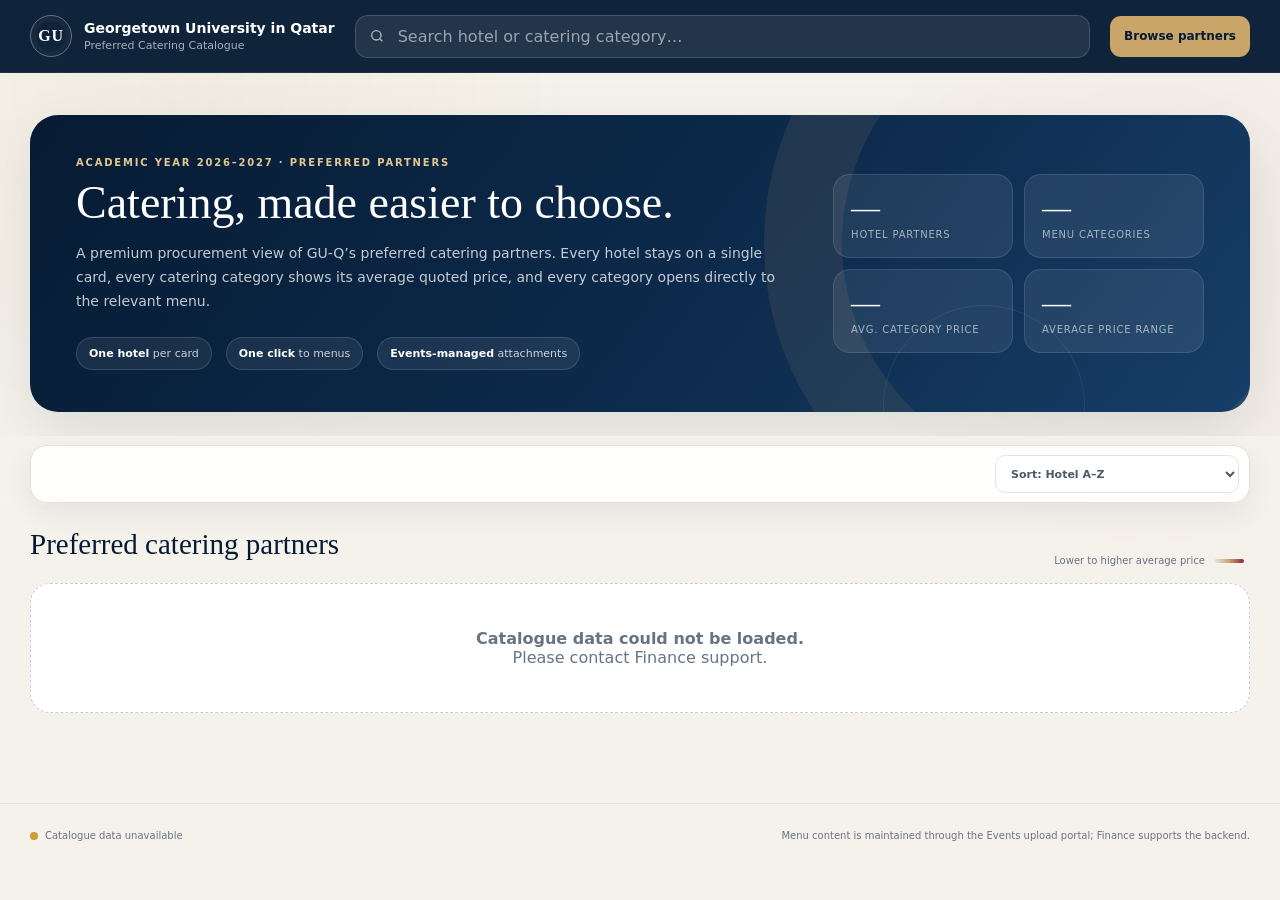
==== index.html @ 1f2036c3 "Add files via upload" ====
<!doctype html>
<html lang="en">
<head>
  <meta charset="utf-8">
  <meta name="viewport" content="width=device-width,initial-scale=1">
  <meta name="theme-color" content="#061b33">
  <title>GU-Q Catering Catalogue · Signature</title>
  <link rel="stylesheet" href="styles.css">
</head>
<body>
<header class="topbar">
  <div class="shell topbar-inner">
    <div class="identity"><div class="seal">GU</div><div><strong>Georgetown University in Qatar</strong><small>Preferred Catering Catalogue</small></div></div>
    <div class="top-search"><svg width="16" height="16" viewBox="0 0 24 24" fill="none" stroke="currentColor" stroke-width="2"><circle cx="11" cy="11" r="7"></circle><path d="m20 20-3.5-3.5"></path></svg><input id="search" placeholder="Search hotel or catering category…" aria-label="Search catalogue"></div>
    <div class="top-actions">
      <button class="btn btn-outline" id="manageBtn" hidden>Manage menus</button>
      <button class="btn btn-gold" onclick="document.getElementById('partners').scrollIntoView({behavior:'smooth'})">Browse partners</button>
    </div>
  </div>
</header>
<section class="hero"><div class="shell"><div class="hero-panel"><div class="hero-grid"><div><div class="eyebrow">Academic Year 2026–2027 · Preferred Partners</div><h1>Catering, made easier to choose.</h1><p class="hero-lead">A premium procurement view of GU-Q’s preferred catering partners. Every hotel stays on a single card, every catering category shows its average quoted price, and every category opens directly to the relevant menu.</p><div class="hero-meta"><span class="meta-pill"><b>One hotel</b> per card</span><span class="meta-pill"><b>One click</b> to menus</span><span class="meta-pill"><b>Events-managed</b> attachments</span></div></div><div class="hero-stats"><div class="hero-stat"><strong id="statHotels">—</strong><span>Hotel partners</span></div><div class="hero-stat"><strong id="statCategories">—</strong><span>Menu categories</span></div><div class="hero-stat"><strong id="statAverage">—</strong><span>Avg. category price</span></div><div class="hero-stat"><strong id="statRange">—</strong><span>Average price range</span></div></div></div></div></div></section>
<div class="control-wrap"><div class="shell"><div class="control-panel"><div class="filters" id="filters"></div><select id="sort" class="sort" aria-label="Sort partners"><option value="name">Sort: Hotel A–Z</option><option value="price">Sort: Lowest starting price</option><option value="average">Sort: Lowest overall average</option></select></div></div></div>
<main id="partners" class="shell"><div class="section-head"><div><h2>Preferred catering partners</h2><p id="resultCount"></p></div><div class="legend">Lower to higher average price <span></span></div></div><div class="grid" id="grid"></div></main>
<footer class="footer"><div class="shell footer-inner"><div class="live"><span class="dot" id="statusDot"></span><span id="statusText">Loading catalogue…</span></div><div>Menu content is maintained through the Events upload portal; Finance supports the backend.</div></div></footer>
<div class="compare-dock" id="compareDock"><strong style="font-size:11px">Compare</strong><div class="compare-items" id="compareItems"></div><button class="compare-clear" id="compareClear">Clear</button><button class="compare-open" id="compareOpen">Compare selected</button></div>
<div class="modal" id="compareModal"><div class="modal-card"><div class="modal-head"><h3>Hotel comparison</h3><button class="modal-close" id="modalClose">×</button></div><div class="matrix-wrap" id="matrixWrap"></div></div></div>
<script src="config.js"></script>
<script src="app.js"></script>
</body>
</html>
---- styles.css ----
:root{
 --navy:#061b33;--navy-2:#0d2b4d;--navy-3:#163b64;--cream:#f5f2eb;--paper:#ffffff;
 --ink:#162230;--muted:#687384;--line:#e5e1d8;--gold:#c9a56a;--burg:#8e2446;--green:#26705a;
 --shadow:0 22px 60px rgba(6,27,51,.10);--soft-shadow:0 9px 28px rgba(6,27,51,.07);
}
*{box-sizing:border-box}html{scroll-behavior:smooth}body{margin:0;background:var(--cream);color:var(--ink);font-family:Inter,ui-sans-serif,system-ui,-apple-system,BlinkMacSystemFont,"Segoe UI",sans-serif}
a{text-decoration:none;color:inherit}button,input,select{font:inherit}
body:before{content:"";position:fixed;inset:0;pointer-events:none;background-image:radial-gradient(circle at 15% 10%,rgba(201,165,106,.07),transparent 28%),radial-gradient(circle at 90% 30%,rgba(142,36,70,.045),transparent 24%);z-index:-1}
.shell{max-width:1440px;margin:0 auto;padding:0 30px}
.topbar{position:sticky;top:0;z-index:50;background:rgba(6,27,51,.96);backdrop-filter:blur(18px);color:white;border-bottom:1px solid rgba(255,255,255,.08)}
.topbar-inner{height:72px;display:flex;align-items:center;gap:20px}.identity{display:flex;align-items:center;gap:12px;min-width:300px}.seal{width:42px;height:42px;border:1px solid rgba(255,255,255,.36);border-radius:50%;display:grid;place-items:center;font-family:Georgia,serif;font-weight:700;letter-spacing:.04em;box-shadow:inset 0 0 0 5px rgba(255,255,255,.03)}.identity strong{font-size:14px;display:block}.identity small{display:block;font-size:11px;color:rgba(255,255,255,.64);margin-top:3px}
.top-search{position:relative;flex:1}.top-search svg{position:absolute;left:14px;top:50%;transform:translateY(-50%);opacity:.65}.top-search input{width:100%;height:43px;padding:0 15px 0 42px;border-radius:13px;border:1px solid rgba(255,255,255,.16);outline:none;background:rgba(255,255,255,.08);color:#fff;transition:.2s}.top-search input:focus{background:rgba(255,255,255,.12);border-color:rgba(201,165,106,.65)}.top-search input::placeholder{color:rgba(255,255,255,.55)}
.top-actions{display:flex;gap:9px}.btn{height:41px;border-radius:11px;border:0;padding:0 14px;font-weight:750;font-size:12px;cursor:pointer;transition:.18s}.btn-outline{background:transparent;color:#fff;border:1px solid rgba(255,255,255,.20)}.btn-outline:hover{border-color:rgba(255,255,255,.45)}.btn-gold{background:var(--gold);color:var(--navy)}
.hero{padding:42px 0 24px}.hero-panel{position:relative;overflow:hidden;border-radius:28px;background:linear-gradient(128deg,var(--navy) 0%,var(--navy-2) 58%,#173e67 100%);color:#fff;box-shadow:var(--shadow)}.hero-panel:before{content:"";position:absolute;width:460px;height:460px;border:78px solid rgba(201,165,106,.10);border-radius:50%;right:-130px;top:-180px}.hero-panel:after{content:"";position:absolute;width:200px;height:200px;border:1px solid rgba(255,255,255,.08);border-radius:50%;right:165px;bottom:-95px}.hero-grid{position:relative;z-index:2;display:grid;grid-template-columns:1.45fr .75fr;gap:40px;padding:42px 46px}.eyebrow{font-size:10px;text-transform:uppercase;letter-spacing:.18em;color:#e4c68f;font-weight:850}.hero h1{font-family:Georgia,serif;font-weight:500;font-size:46px;line-height:1.02;margin:12px 0 14px}.hero-lead{max-width:760px;color:rgba(255,255,255,.76);font-size:14px;line-height:1.72;margin:0}.hero-meta{display:flex;gap:14px;flex-wrap:wrap;margin-top:24px}.meta-pill{border:1px solid rgba(255,255,255,.14);background:rgba(255,255,255,.07);padding:9px 12px;border-radius:999px;font-size:11px;color:rgba(255,255,255,.78)}.meta-pill b{color:#fff}
.hero-stats{display:grid;grid-template-columns:1fr 1fr;gap:11px;align-content:center}.hero-stat{background:rgba(255,255,255,.08);border:1px solid rgba(255,255,255,.11);border-radius:17px;padding:17px}.hero-stat strong{display:block;font-family:Georgia,serif;font-size:29px;font-weight:500}.hero-stat span{display:block;margin-top:4px;font-size:10px;color:rgba(255,255,255,.60);text-transform:uppercase;letter-spacing:.08em}
.control-wrap{position:sticky;top:72px;z-index:35;padding:9px 0 17px;background:linear-gradient(to bottom,var(--cream) 72%,rgba(245,242,235,0))}.control-panel{display:flex;align-items:center;gap:10px;min-height:58px;padding:9px 10px;background:rgba(255,255,255,.90);backdrop-filter:blur(16px);border:1px solid var(--line);border-radius:17px;box-shadow:var(--soft-shadow)}.filters{display:flex;gap:7px;overflow-x:auto;scrollbar-width:none;flex:1}.filters::-webkit-scrollbar{display:none}.filter-chip{border:1px solid #e5e8ec;background:#fff;color:#334154;border-radius:999px;padding:9px 13px;font-size:11px;font-weight:800;white-space:nowrap;cursor:pointer;transition:.18s}.filter-chip:hover{border-color:#b7c0cb}.filter-chip.active{background:var(--navy);border-color:var(--navy);color:#fff}.sort{height:38px;border:1px solid #e1e5ea;border-radius:10px;background:#fff;padding:0 32px 0 11px;color:#4c596a;font-size:11px;font-weight:700}
.section-head{display:flex;justify-content:space-between;align-items:end;gap:20px;margin:8px 0 17px}.section-head h2{font-family:Georgia,serif;font-size:29px;font-weight:500;margin:0;color:var(--navy)}.section-head p{font-size:12px;color:var(--muted);margin:5px 0 0}.legend{font-size:10px;color:var(--muted);white-space:nowrap}.legend span{display:inline-block;width:30px;height:4px;border-radius:99px;background:linear-gradient(90deg,#dfebf5,var(--gold),var(--burg));vertical-align:middle;margin:0 6px}
.grid{display:grid;grid-template-columns:repeat(2,minmax(0,1fr));gap:19px;padding-bottom:90px}.hotel-card{position:relative;background:var(--paper);border:1px solid var(--line);border-radius:22px;overflow:hidden;box-shadow:0 1px 0 rgba(6,27,51,.02);transition:transform .22s,box-shadow .22s,border-color .22s}.hotel-card:hover{transform:translateY(-3px);box-shadow:var(--shadow);border-color:#d8d2c6}.hotel-band{height:7px;background:linear-gradient(90deg,var(--navy),var(--navy-3) 60%,var(--gold))}.hotel-header{display:grid;grid-template-columns:auto 1fr auto;gap:14px;align-items:start;padding:21px 21px 16px}.monogram{width:48px;height:48px;border-radius:14px;display:grid;place-items:center;background:#f2eee6;border:1px solid #e4dccd;color:var(--navy);font-family:Georgia,serif;font-size:17px;font-weight:700}.hotel-title h3{font-family:Georgia,serif;font-size:22px;font-weight:500;color:var(--navy);margin:2px 0 5px}.hotel-title p{font-size:10.5px;color:var(--muted);line-height:1.45;margin:0;max-width:430px}.hotel-summary{text-align:right}.tier{display:inline-block;border-radius:999px;padding:5px 8px;background:#f5efe5;color:#785c34;font-size:9px;font-weight:850;text-transform:uppercase;letter-spacing:.05em}.from{margin-top:9px;font-size:10px;color:var(--muted)}.from strong{display:block;color:var(--navy);font-size:18px}.hotel-tools{display:flex;gap:8px;padding:0 21px 16px}.compare-toggle{height:32px;padding:0 10px;border-radius:9px;border:1px solid #e1e5e9;background:#fff;color:#4d5968;font-size:10px;font-weight:800;cursor:pointer}.compare-toggle.selected{background:#eef4f8;color:var(--navy);border-color:#b9c9d7}.count-badge{height:32px;display:flex;align-items:center;padding:0 10px;border-radius:9px;background:#f7f7f6;color:#6b7480;font-size:10px;font-weight:750}
.category-list{border-top:1px solid #ece9e3}.category-link{display:grid;grid-template-columns:38px 1fr 155px 22px;gap:12px;align-items:center;padding:13px 21px;border-bottom:1px solid #efede8;transition:.17s}.category-link:last-child{border-bottom:0}.category-link:hover{background:#faf9f6}.category-icon{width:36px;height:36px;border-radius:10px;background:#f4f6f8;display:grid;place-items:center;color:var(--navy);font-size:10px;font-weight:900;letter-spacing:.03em}.category-name{font-size:12px;font-weight:800;color:#253348}.price-block{text-align:right}.price-block strong{font-size:16px;color:var(--navy);display:block}.price-block span{font-size:9.5px;color:var(--muted)}.price-track{height:4px;border-radius:99px;background:#eef0f2;margin-top:6px;overflow:hidden}.price-track i{display:block;height:100%;border-radius:inherit;background:linear-gradient(90deg,var(--navy-3),var(--gold));width:40%}.arrow{width:22px;height:22px;border-radius:50%;display:grid;place-items:center;color:var(--burg);transition:.17s}.category-link:hover .arrow{background:#f6eaee;transform:translateX(2px)}
.empty{grid-column:1/-1;border:1px dashed #c9cfd6;background:#fff;border-radius:20px;padding:45px;text-align:center;color:var(--muted)}
.compare-dock{position:fixed;left:50%;bottom:18px;transform:translate(-50%,120px);opacity:0;pointer-events:none;z-index:80;width:min(980px,calc(100% - 32px));background:rgba(6,27,51,.97);backdrop-filter:blur(16px);color:#fff;border:1px solid rgba(255,255,255,.10);border-radius:17px;box-shadow:0 22px 70px rgba(0,0,0,.30);padding:11px 12px;display:flex;align-items:center;gap:10px;transition:.28s}.compare-dock.show{transform:translate(-50%,0);opacity:1;pointer-events:auto}.compare-items{display:flex;gap:7px;flex:1;overflow:auto}.compare-item{white-space:nowrap;background:rgba(255,255,255,.09);border:1px solid rgba(255,255,255,.08);border-radius:9px;padding:8px 10px;font-size:10px}.compare-open{height:36px;border:0;border-radius:10px;background:var(--gold);color:var(--navy);font-weight:850;font-size:11px;padding:0 14px;cursor:pointer}.compare-clear{height:36px;border:1px solid rgba(255,255,255,.16);border-radius:10px;background:transparent;color:#fff;font-weight:750;font-size:10px;padding:0 12px;cursor:pointer}
.modal{position:fixed;inset:0;display:none;align-items:center;justify-content:center;padding:20px;background:rgba(3,13,26,.66);z-index:100}.modal.show{display:flex}.modal-card{width:min(1040px,100%);max-height:86vh;overflow:auto;background:#fff;border-radius:23px;box-shadow:0 35px 100px rgba(0,0,0,.36)}.modal-head{position:sticky;top:0;z-index:3;background:#fff;border-bottom:1px solid var(--line);display:flex;justify-content:space-between;align-items:center;padding:20px 22px}.modal-head h3{font-family:Georgia,serif;font-size:25px;color:var(--navy);font-weight:500;margin:0}.modal-close{width:36px;height:36px;border:0;border-radius:50%;background:#f1f3f5;font-size:19px;cursor:pointer}.matrix-wrap{padding:8px 22px 24px;overflow:auto}.matrix{width:100%;border-collapse:collapse;font-size:11px}.matrix th,.matrix td{padding:12px 10px;border-bottom:1px solid #ece9e3;text-align:center}.matrix th:first-child,.matrix td:first-child{text-align:left;position:sticky;left:0;background:#fff}.matrix th{font-size:9px;text-transform:uppercase;letter-spacing:.07em;color:var(--muted)}.matrix .hotel-col{font-family:Georgia,serif;font-size:13px;color:var(--navy);text-transform:none;letter-spacing:0}.matrix a{font-weight:850;color:var(--burg)}
.footer{border-top:1px solid var(--line);padding:26px 0 42px;color:var(--muted);font-size:10px}.footer-inner{display:flex;justify-content:space-between;gap:20px}.live{display:flex;align-items:center;gap:7px}.dot{width:8px;height:8px;border-radius:50%;background:#d19a36}.dot.live-on{background:#2c8a66}
@media(max-width:1060px){.hero-grid{grid-template-columns:1fr}.hero-stats{grid-template-columns:repeat(4,1fr)}.grid{grid-template-columns:1fr}.identity{min-width:240px}}
@media(max-width:760px){.shell{padding:0 14px}.topbar-inner{height:64px}.identity{min-width:auto}.identity small,.top-actions{display:none}.hero{padding-top:22px}.hero-grid{padding:27px 23px}.hero h1{font-size:35px}.hero-stats{grid-template-columns:1fr 1fr}.control-wrap{top:64px}.control-panel{display:block}.sort{display:none}.hotel-header{grid-template-columns:auto 1fr}.hotel-summary{grid-column:1/-1;text-align:left;display:flex;align-items:center;gap:12px}.from{margin:0}.from strong{display:inline;margin-left:4px}.category-link{grid-template-columns:34px 1fr 120px 18px;padding:12px 15px}.hotel-tools{padding-left:15px;padding-right:15px}.hotel-header{padding-left:15px;padding-right:15px}.section-head .legend{display:none}.footer-inner{display:block}.footer-inner>*+*{margin-top:8px}}
@media(max-width:480px){.top-search input{font-size:12px}.identity strong{font-size:12px}.seal{width:37px;height:37px}.hero h1{font-size:31px}.hero-meta{display:none}.category-link{grid-template-columns:32px 1fr 96px}.arrow{display:none}.price-block strong{font-size:14px}}
.category-link.disabled{cursor:default;opacity:.72}.category-link.disabled:hover{background:transparent}.category-link.disabled .price-track{display:none}
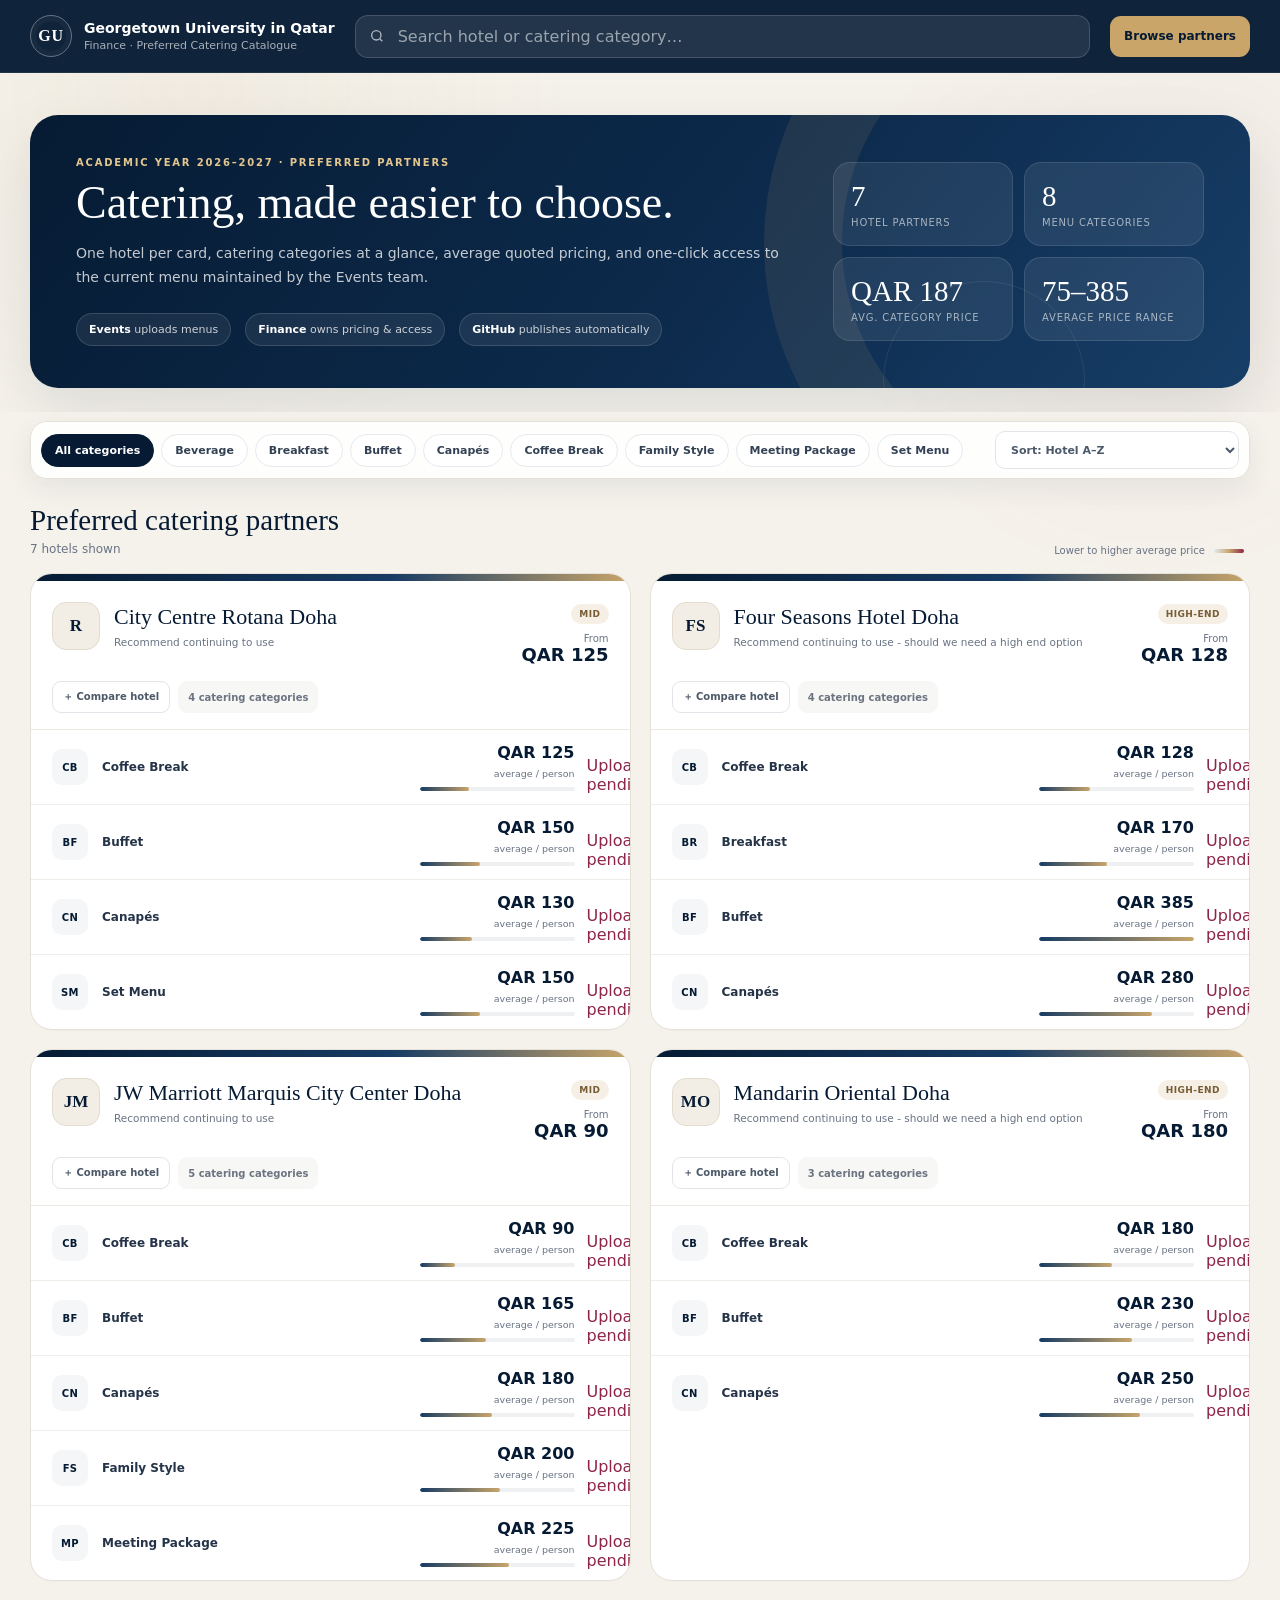
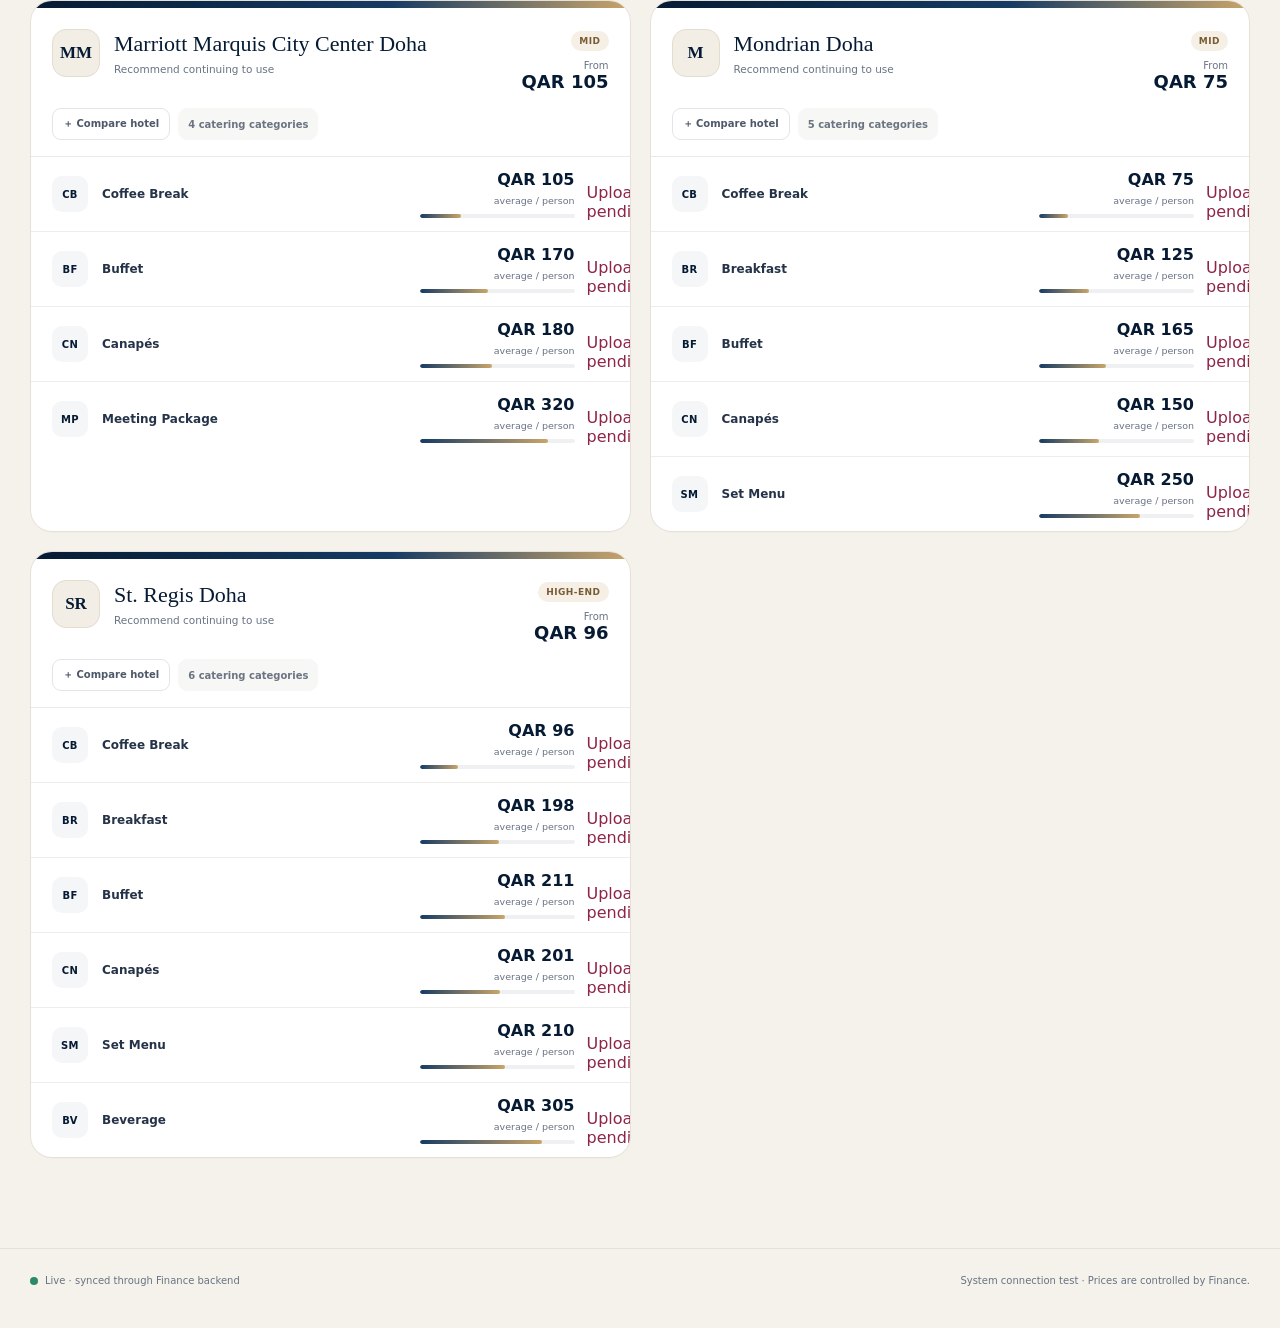
==== commit 4ced888d: "Add files via upload" ====
--- a/index.html
+++ b/index.html
@@ -4,27 +4,23 @@
   <meta charset="utf-8">
   <meta name="viewport" content="width=device-width,initial-scale=1">
   <meta name="theme-color" content="#061b33">
-  <title>GU-Q Catering Catalogue · Signature</title>
+  <title>GU-Q Catering Catalogue</title>
   <link rel="stylesheet" href="styles.css">
 </head>
 <body>
 <header class="topbar">
   <div class="shell topbar-inner">
-    <div class="identity"><div class="seal">GU</div><div><strong>Georgetown University in Qatar</strong><small>Preferred Catering Catalogue</small></div></div>
+    <div class="identity"><div class="seal">GU</div><div><strong>Georgetown University in Qatar</strong><small>Finance · Preferred Catering Catalogue</small></div></div>
     <div class="top-search"><svg width="16" height="16" viewBox="0 0 24 24" fill="none" stroke="currentColor" stroke-width="2"><circle cx="11" cy="11" r="7"></circle><path d="m20 20-3.5-3.5"></path></svg><input id="search" placeholder="Search hotel or catering category…" aria-label="Search catalogue"></div>
-    <div class="top-actions">
-      <button class="btn btn-outline" id="manageBtn" hidden>Manage menus</button>
-      <button class="btn btn-gold" onclick="document.getElementById('partners').scrollIntoView({behavior:'smooth'})">Browse partners</button>
-    </div>
+    <div class="top-actions"><a class="btn btn-outline" id="eventsBtn" href="#" target="_blank" style="display:none;text-decoration:none">Events · Add menu</a><button class="btn btn-gold" onclick="document.getElementById('partners').scrollIntoView({behavior:'smooth'})">Browse partners</button></div>
   </div>
 </header>
-<section class="hero"><div class="shell"><div class="hero-panel"><div class="hero-grid"><div><div class="eyebrow">Academic Year 2026–2027 · Preferred Partners</div><h1>Catering, made easier to choose.</h1><p class="hero-lead">A premium procurement view of GU-Q’s preferred catering partners. Every hotel stays on a single card, every catering category shows its average quoted price, and every category opens directly to the relevant menu.</p><div class="hero-meta"><span class="meta-pill"><b>One hotel</b> per card</span><span class="meta-pill"><b>One click</b> to menus</span><span class="meta-pill"><b>Events-managed</b> attachments</span></div></div><div class="hero-stats"><div class="hero-stat"><strong id="statHotels">—</strong><span>Hotel partners</span></div><div class="hero-stat"><strong id="statCategories">—</strong><span>Menu categories</span></div><div class="hero-stat"><strong id="statAverage">—</strong><span>Avg. category price</span></div><div class="hero-stat"><strong id="statRange">—</strong><span>Average price range</span></div></div></div></div></div></section>
+<section class="hero"><div class="shell"><div class="hero-panel"><div class="hero-grid"><div><div class="eyebrow">Academic Year 2026–2027 · Preferred Partners</div><h1>Catering, made easier to choose.</h1><p class="hero-lead">One hotel per card, catering categories at a glance, average quoted pricing, and one-click access to the current menu maintained by the Events team.</p><div class="hero-meta"><span class="meta-pill"><b>Events</b> uploads menus</span><span class="meta-pill"><b>Finance</b> owns pricing & access</span><span class="meta-pill"><b>GitHub</b> publishes automatically</span></div></div><div class="hero-stats"><div class="hero-stat"><strong id="statHotels">—</strong><span>Hotel partners</span></div><div class="hero-stat"><strong id="statCategories">—</strong><span>Menu categories</span></div><div class="hero-stat"><strong id="statAvg">—</strong><span>Avg. category price</span></div><div class="hero-stat"><strong id="statRange">—</strong><span>Average price range</span></div></div></div></div></div></section>
 <div class="control-wrap"><div class="shell"><div class="control-panel"><div class="filters" id="filters"></div><select id="sort" class="sort" aria-label="Sort partners"><option value="name">Sort: Hotel A–Z</option><option value="price">Sort: Lowest starting price</option><option value="average">Sort: Lowest overall average</option></select></div></div></div>
-<main id="partners" class="shell"><div class="section-head"><div><h2>Preferred catering partners</h2><p id="resultCount"></p></div><div class="legend">Lower to higher average price <span></span></div></div><div class="grid" id="grid"></div></main>
-<footer class="footer"><div class="shell footer-inner"><div class="live"><span class="dot" id="statusDot"></span><span id="statusText">Loading catalogue…</span></div><div>Menu content is maintained through the Events upload portal; Finance supports the backend.</div></div></footer>
+<main id="partners" class="shell"><div class="section-head"><div><h2>Preferred catering partners</h2><p id="resultCount">Loading catalogue…</p></div><div class="legend">Lower to higher average price <span></span></div></div><div class="grid" id="grid"></div></main>
+<footer class="footer"><div class="shell footer-inner"><div class="live"><span class="dot" id="statusDot"></span><span id="statusText">Loading catalogue data…</span></div><div><a href="CONNECTION_TEST.html" style="color:inherit">System connection test</a> · Prices are controlled by Finance.</div></div></footer>
 <div class="compare-dock" id="compareDock"><strong style="font-size:11px">Compare</strong><div class="compare-items" id="compareItems"></div><button class="compare-clear" id="compareClear">Clear</button><button class="compare-open" id="compareOpen">Compare selected</button></div>
 <div class="modal" id="compareModal"><div class="modal-card"><div class="modal-head"><h3>Hotel comparison</h3><button class="modal-close" id="modalClose">×</button></div><div class="matrix-wrap" id="matrixWrap"></div></div></div>
-<script src="config.js"></script>
 <script src="app.js"></script>
 </body>
 </html>
--- a/styles.css
+++ b/styles.css
@@ -25,4 +25,3 @@
 @media(max-width:1060px){.hero-grid{grid-template-columns:1fr}.hero-stats{grid-template-columns:repeat(4,1fr)}.grid{grid-template-columns:1fr}.identity{min-width:240px}}
 @media(max-width:760px){.shell{padding:0 14px}.topbar-inner{height:64px}.identity{min-width:auto}.identity small,.top-actions{display:none}.hero{padding-top:22px}.hero-grid{padding:27px 23px}.hero h1{font-size:35px}.hero-stats{grid-template-columns:1fr 1fr}.control-wrap{top:64px}.control-panel{display:block}.sort{display:none}.hotel-header{grid-template-columns:auto 1fr}.hotel-summary{grid-column:1/-1;text-align:left;display:flex;align-items:center;gap:12px}.from{margin:0}.from strong{display:inline;margin-left:4px}.category-link{grid-template-columns:34px 1fr 120px 18px;padding:12px 15px}.hotel-tools{padding-left:15px;padding-right:15px}.hotel-header{padding-left:15px;padding-right:15px}.section-head .legend{display:none}.footer-inner{display:block}.footer-inner>*+*{margin-top:8px}}
 @media(max-width:480px){.top-search input{font-size:12px}.identity strong{font-size:12px}.seal{width:37px;height:37px}.hero h1{font-size:31px}.hero-meta{display:none}.category-link{grid-template-columns:32px 1fr 96px}.arrow{display:none}.price-block strong{font-size:14px}}
-.category-link.disabled{cursor:default;opacity:.72}.category-link.disabled:hover{background:transparent}.category-link.disabled .price-track{display:none}
